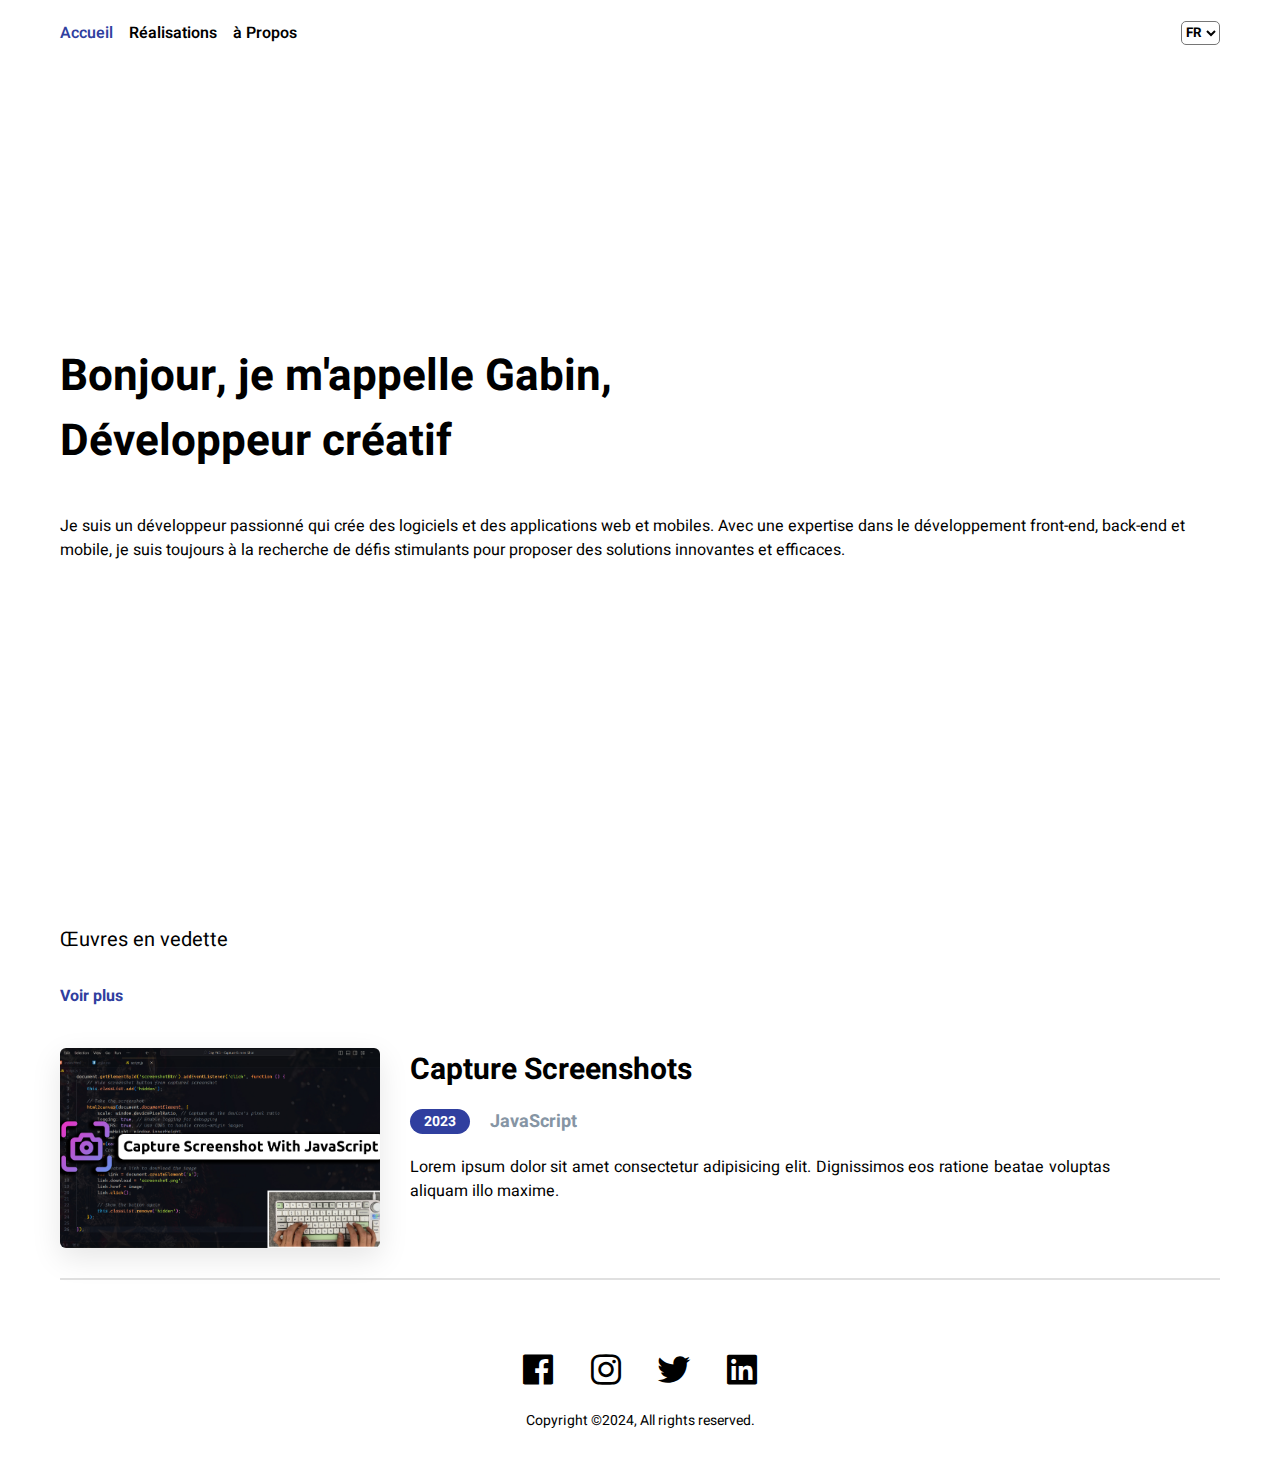
==== index.html @ c6e30dd6 "added translate messages on all pages (not finish)" ====
<!DOCTYPE html>
<html lang="en">

<head>
    <meta charset="UTF-8">
    <meta name="viewport" content="width=device-width, initial-scale=1.0">
    <link href='https://unpkg.com/boxicons@2.1.4/css/boxicons.min.css' rel='stylesheet'>
    <link rel="stylesheet" href="style.css">
    <script src="./lang/messages.js" type="module"></script>
    <script src="utils.js" type="module"></script>
    <title>Personal Portfolio</title>
</head>

<body>
    <nav>
        <div class="nav-links">
            <a id="home" class="selected" href="index.html"></a>
            <a id="works" href="works.html"></a>
            <a id="about" href="about.html"></a>
        </div>
        <div>
            <select class="selector" id="lang">
                <option value="en">en</option>
                <option value="fr" selected>fr</option>
            </select>
        </div>
    </nav>

    <div class="main">
        <div class="info">
            <h1 id="title"></h1>
            <p id="description"></p>
        </div>  
    </div>


    <div class="separator">
        <h4 id="fw"></h4>
        <a id="view" class="color-b" href="works.html"></a>
    </div>
    
    <div class="featured">
        <div class="item">
            <img src="assets/item-1.jpg">
            <div class="details">
                <h3>Capture Screenshots</h3>
                <div class="item-info">
                    <div class="year-badge">2023</div>
                    <h4>JavaScript</h4>
                </div>
                <p>Lorem ipsum dolor sit amet consectetur adipisicing elit. Dignissimos eos ratione beatae voluptas
                    aliquam illo maxime.</p>
            </div>
        </div>
        
    </div>
    <footer>
        <div class="socials">
            <i class='bx bxl-facebook-square'></i>
            <i class='bx bxl-instagram'></i>
            <i class='bx bxl-twitter'></i>
            <i class='bx bxl-linkedin-square'></i>
        </div>
        <p>Copyright ©2024, All rights reserved.</p>
    </footer>
</body>

</html>
---- style.css ----
@import url('https://fonts.googleapis.com/css2?family=Heebo:wght@300;400;500;600;700;800&display=swap');

*{
    margin: 0;
    padding: 0;
    box-sizing: border-box;
    font-family: 'Heebo', sans-serif;
}

a{
    text-decoration: none;
    color: #000;
}

img{
    object-fit: cover;
    object-position: top;
    box-shadow: 0 10px 30px rgba(0, 0, 0, 0.1);
}

nav{
    padding: 20px 148px;
    background-color: #fff;
    display: flex;
    align-items: center;
    justify-content: space-between;
    font-weight: 600;
}

nav .logo a{
    font-size: 15px;
    color: #3e3e3e;
    font-weight: bold;
}

nav .nav-links{
    display: flex;
    gap: 16px;
}

nav .nav-links a{
    transition: color 0.3s ease;
}

nav .nav-links a:hover,
nav .nav-links a.selected{
    color: #303f9f;
}

.main {
    padding: 0 148px;
    display: flex;
    align-items: center;
    justify-content: space-between;
    gap: 50px;
    height: calc(100vh - 80px);
}

.main .info h1{
    font-size: 44px;
    margin-bottom: 40px;
}

.main .info p{
    font-size: 16px;
    margin-bottom: 45px;
    width: 100%;
}

.main .info button,
.content .post-list  .buttons button{
    padding: 10px 30px;
    background: #303f9f;
    border: none;
    color: #fff;
    font-size: 16px;
    border-radius: 12px;
    cursor: pointer;
    transition: background 0.3s ease;
}

.main .info button:hover,
.content .post-list  .buttons button:hover{
    background: #1a237e;
}

.main img{
    width: 400px;
    height: 400px;
    border-radius: 140px;
}

.recent{
    padding: 60px 148px;
    background-color: #dbedf2;
}

.recent .header{
    display: flex;
    align-items: center;
    justify-content: space-between;
    margin-bottom: 30px;
}

.recent .header h4,
.separator h4{
    font-size: 20px;
    font-weight: 400;
}

.recent .header a{
    color: #303f9f;
}

.color-b{
    color: #303f9f;
    font-weight: bold;
}

.recent {
    display: flex;
    justify-content: center;
    gap: 20px;
}

.recent  {
    background-color: #fff;
    padding: 24px;
    width: 460px;
}

.recent   h3,
.content .post-list  h3{
    font-size: 26px;
    margin-bottom: 18px;
}

.recent   .info,
.content .post-list  .info{
    display: flex;
    gap: 10px;
    margin-bottom: 10px;
}

.recent   .info h5,
.content .post-list  h5{
    font-size: 18px;
    font-weight: 400;
}

.recent   p{
    width: 400px;
}

.separator{
    padding: 40px 148px 0;
}

.separator h4{
    margin-bottom: 30px;
}

.featured{
    padding: 40px 290px 0;
}

.featured .item,
.works-list .item{
    display: flex;
    gap: 30px;
    margin-bottom: 30px;
    padding-bottom: 30px;
    border-bottom: 2px solid #e0e0e0;
}

.separator-elem{
    display: flex;
    justify-content: center;
    border: 2px solid #e0e0e0;
    border-radius: 5px;
    margin: 0 auto;
    width: 35%; 
}

.cv-img{
    display: flex;
    justify-content: center;
    margin: 0 auto;
    width: 50%; 
    object-fit: cover;
}

.selector{
    border-radius: 5px;
    text-transform: uppercase;
    background-color: transparent;
    font-weight: bold;
}

.selector:hover{
    cursor: pointer;
}

.featured .item img,
.works-list .item img{
    width: 320px;
    height: 200px;
    border-radius: 6px;
}

.featured .item .details h3,
.works-list .item h3{
    font-size: 30px;
    margin-bottom: 16px;
}

.featured .item .details .item-info,
.works-list .item .details .item-info{
    display: flex;
    align-items: center;
    gap: 20px;
    margin-bottom: 20px;
}

.featured .item .details .item-info .year-badge,
.works-list .item .details .item-info .year-badge,
.content .work-info .year-badge{
    background-color: #303f9f;
    padding: 2px 14px;
    color: #fff;
    border-radius: 16px;
    font-size: 14px;
    font-weight: bold;
}

.featured .item .details .item-info h4,
.works-list .item .details .item-info h4{
    color: #8695a4;
    font-size: 18px;
}

.featured .item .details p,
.works-list .item .details p{
    width: 700px;
    text-align: justify;
}

footer{
    padding: 40px 0;
    display: flex;
    flex-direction: column;
    align-items: center;
}

footer .socials{
    display: flex;
    align-items: center;
    gap: 28px;
    margin-bottom: 20px;
}

footer .socials i{
    font-size: 40px;
    cursor: pointer;
    transition: color 0.3s ease;
}

footer .socials i:hover{
    color: #303f9f;
}

footer p{
    font-size: 14px;
}

.page-title{
    padding: 80px 234px 20px;
    width: 100%;
}

.content{
    padding: 30px 148px 60px;
    display: flex;
    flex-direction: column;
    align-items: center;
}

.content .work-info{
    display: flex;
    align-items: center;
    justify-content: flex-start;
    gap: 20px;
    width: 970px;
}

.content .work-info .category{
    color: #8695a4;
    font-size: 18px;
}

.content>p{
    width: 970px;
    font-size: 15px;
    margin: 20px 0;
}

.content>img{
    width: 970px;
    margin: 30px 0;
    border-radius: 20px;
}

.content>h1,
.content>h2,
.content>h3{
    width: 970px;
}

.content .post-list{
    display: flex;
    flex-direction: column;
    gap: 20px;
}

.content .post-list {
    background-color: #dbedf2;
    padding: 24px;
    width: 960px;
    border-radius: 10px;
}

.content .post-list  .buttons{
    margin-top: 30px;
    display: flex;
    align-items: center;
    justify-content: flex-end;
    gap: 10px;
}

.content .post-list  .buttons button{
    font-size: 14px;
    padding: 6px 20px;
}

.content .post-list  .buttons i{
    font-size: 22px;
    cursor: pointer;
    transition: color 0.3s ease;
}

.content .post-list .buttons i:hover{
    color: #303f9f;
}

.content .container{
    background-color: #dbedf2;
    padding: 30px;
    display: flex;
    align-items: center;
    gap: 30px;
    width: 970px;
    border-radius: 20px;
}

.content .container img{
    width: 300px;
    height: 300px;
    border-radius: 20px;
}

.content .container h2{
    margin-bottom: 20px;
    font-size: 30px;
}

.content .container .about>p{
    text-align: justify;
}

.content .container .about .email{
    font-weight: bold;
    margin-top: 30px;
    font-size: 14px;
}

@media screen and (max-width: 1400px) {
    
    nav{
        padding: 20px 60px;
    }

    .main{
        padding: 0 60px;
    }

    .recent{
        padding: 60px;
    }

    .featured,
    .separator{
        padding: 40px 60px 0;
    }

    .page-title{
        padding: 80px 60px 20px;
    }

}

@media screen and (max-width: 1200px) {
    
    nav{
        padding: 20px 40px;
    }

    .main{
        padding: 0 40px;
    }

    .main img{
        width: 340px;
        height: 340px;
    }

    .recent{
        padding: 40px;
    }

    .featured,
    .separator{
        padding: 40px 40px 0;
    }

    .featured .item .details p,
    .works-list .item .details p{
        width: 100%;
    }

    .page-title{
        padding: 80px 40px 20px;
    }

    .content .work-info,
    .content>p,
    .content>img,
    .content>h1,
    .content>h2,
    .content>h3,
    .content .post-list ,
    .content .container{
        width: 100%;
    }

    .content .container img{
        width: 250px;
        height: 250px;
    }

    .content .container h2{
        font-size: 24px;
        margin-bottom: 10px;
    }

    .content .container .about>p{
        font-size: 14px;
    }

}

@media screen and (max-width: 992px) {
    .cv-img{
        width: 75%
    }

    nav{
        padding: 20px;
    }

    .main{
        padding: 0 20px;
    }

    .main img{
        width: 300px;
        height: 300px;
    }

    .main .info h1{
        font-size: 34px;
    }

    .main .info p{
        font-size: 15px;
    }

    .main .info button{
        font-size: 15px;
        padding: 8px 22px;
    }

    .recent{
        padding: 40px 20px;
    }

    .recent  {
        width: 100%;
    }

    .recent   h3,
    .content .post-list  h3{
        font-size: 20px;
    }

    .recent   .info h5,
    .content .post-list  .info h5{
        font-size: 14px;
    }

    .recent   p{
        width: 100%;
        font-size: 14px;
    }

    .featured,
    .separator{
        padding: 40px 20px 0;
    }

    .featured .item,
    .works-list .item{
        flex-direction: column;
        padding: 0 20px 30px;
    }

    .featured .item img,
    .works-list .item img{
        width: 100%;
        height: auto;
    }

    .featured .item .details h3,
    .works-list .details .item h3{
        font-size: 24px;
        margin-bottom: 12px;
    }

    .featured .item .details .item-info .year-badge,
    .works-list .item .details .item-info .year-badge{
        font-size: 12px;
    }

    .featured .item .details .item-info h4,
    .works-list .item .details .item-info h4{
        font-size: 15px;
    }

    .featured .item .details p,
    .works-list .item .details p{
        font-size: 14px;
    }

    .content{
        padding: 30px 20px 60px;
    }

    .content .container h2{
        font-size: 20px;
    }

    .content .container .about>p{
        font-size: 13px;
    }

}

@media screen and (max-width: 768px) {
    .cv-img{
        width: 100%
    }
    
    nav{
        justify-content: center;
    }

    nav .logo{
        display: none;
    }

    .main{
        flex-direction: column;
        justify-content: space-around;
        margin: 40px 0;
        height: auto;
    }

    .main .info h1{
        font-size: 30px;
        margin-bottom: 16px;
    }

    .main .info p{
        margin-bottom: 16px;
    }

    .main .info button{
        padding: 6px 20px;
        font-size: 13px;
    }

    .main img{
        margin-top: 20px;
        width: 100%;
        height: auto;
        border-radius: 50px;
    }

    .recent ,
    .content .container{
        flex-direction: column;
    }

    .content .container img{
        width: 100%;
        height: auto;
    }

}
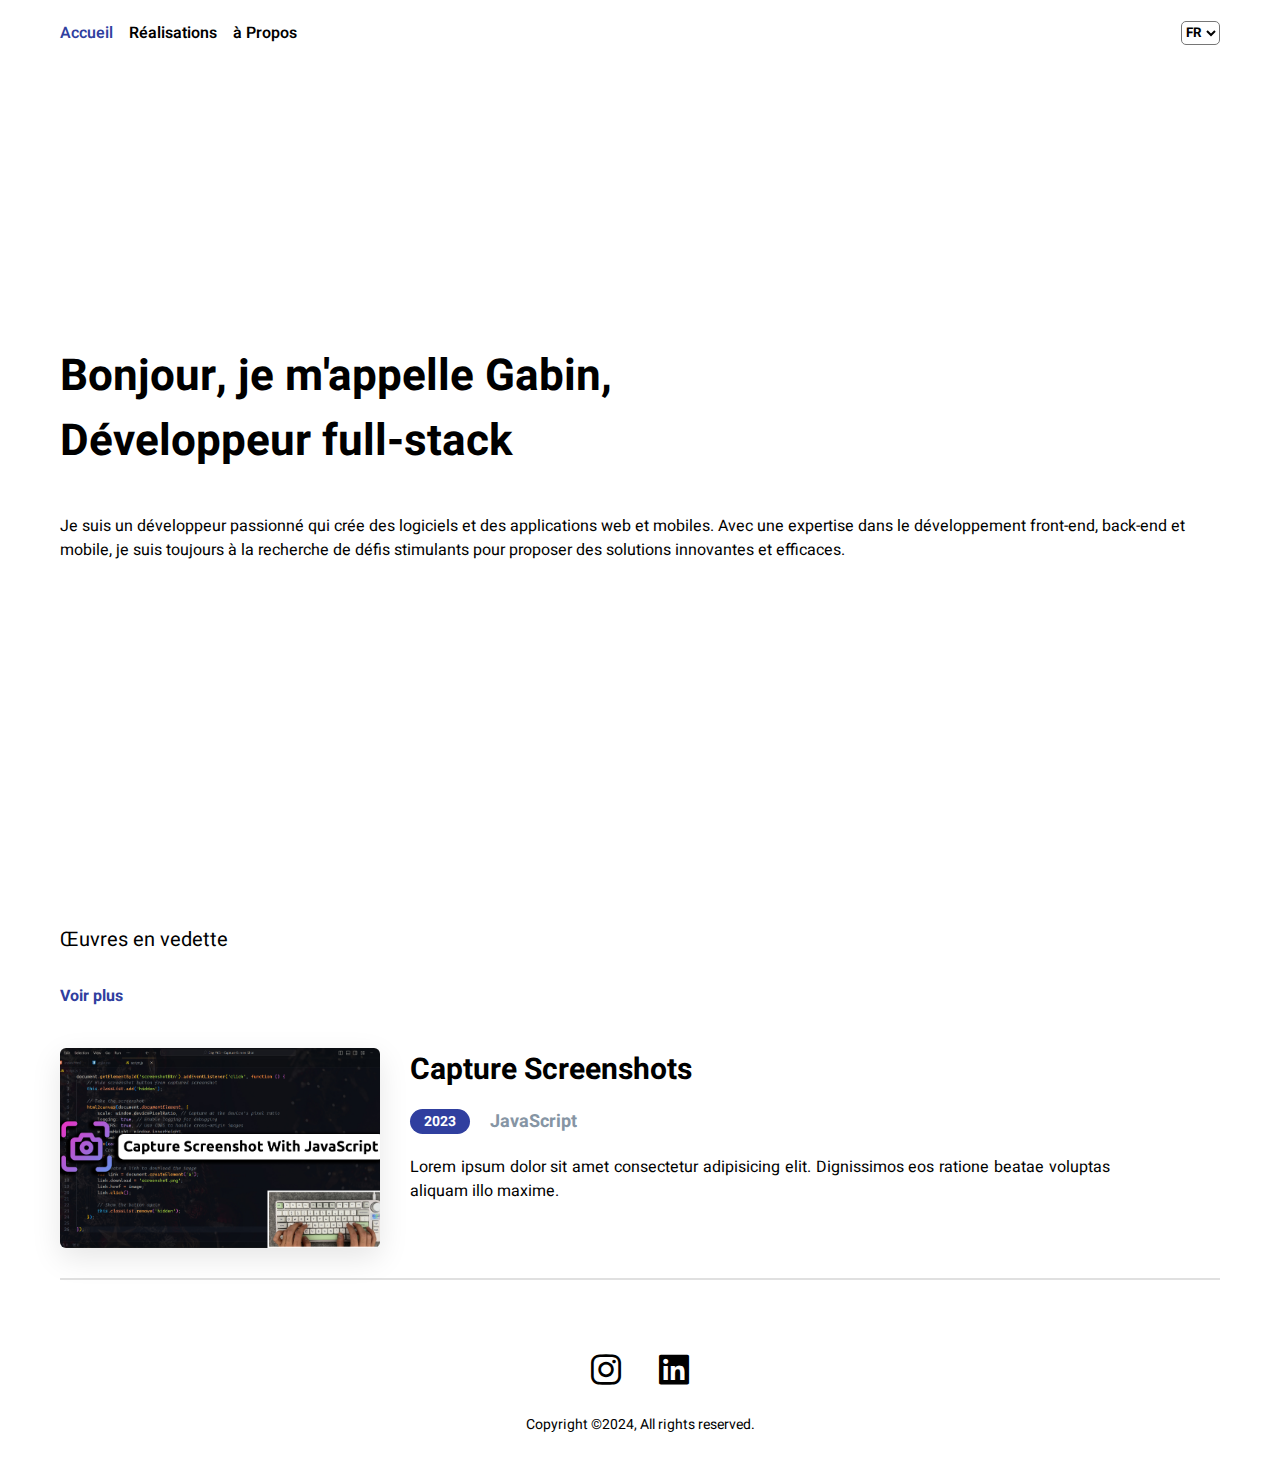
==== commit d8ef468c: "update socials" ====
--- a/index.html
+++ b/index.html
@@ -56,10 +56,8 @@
     </div>
     <footer>
         <div class="socials">
-            <i class='bx bxl-facebook-square'></i>
-            <i class='bx bxl-instagram'></i>
-            <i class='bx bxl-twitter'></i>
-            <i class='bx bxl-linkedin-square'></i>
+            <a href="https://www.instagram.com/gabin_jld/" target="_blank"><i class='bx bxl-instagram'></i></a>
+            <a href="https://www.linkedin.com/in/gabin-juillard-7815632ba/" target="_blank"><i class='bx bxl-linkedin-square'></i></a>          
         </div>
         <p>Copyright ©2024, All rights reserved.</p>
     </footer>
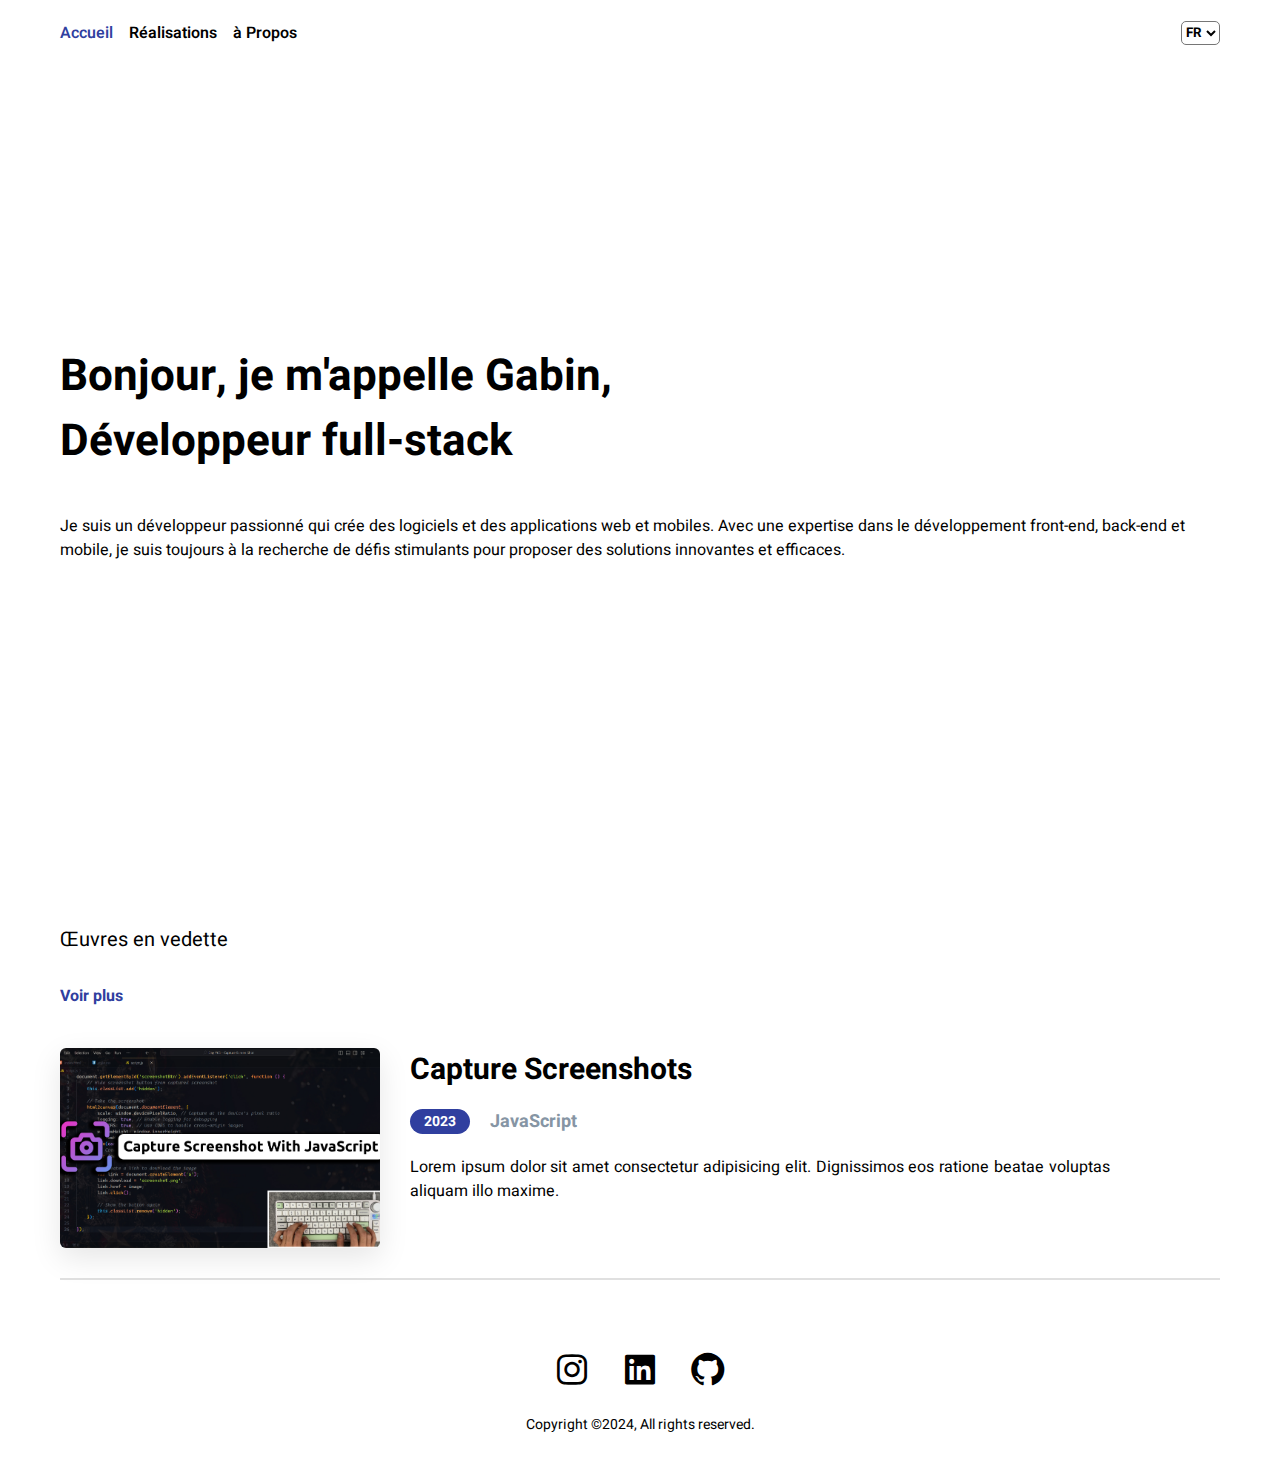
==== commit e7ebdb45: "added new social" ====
--- a/index.html
+++ b/index.html
@@ -58,6 +58,7 @@
         <div class="socials">
             <a href="https://www.instagram.com/gabin_jld/" target="_blank"><i class='bx bxl-instagram'></i></a>
             <a href="https://www.linkedin.com/in/gabin-juillard-7815632ba/" target="_blank"><i class='bx bxl-linkedin-square'></i></a>          
+            <a href="https://github.com/RyukaTV/" target="_blank"><i class="bx bxl-github"></i></a>
         </div>
         <p>Copyright ©2024, All rights reserved.</p>
     </footer>
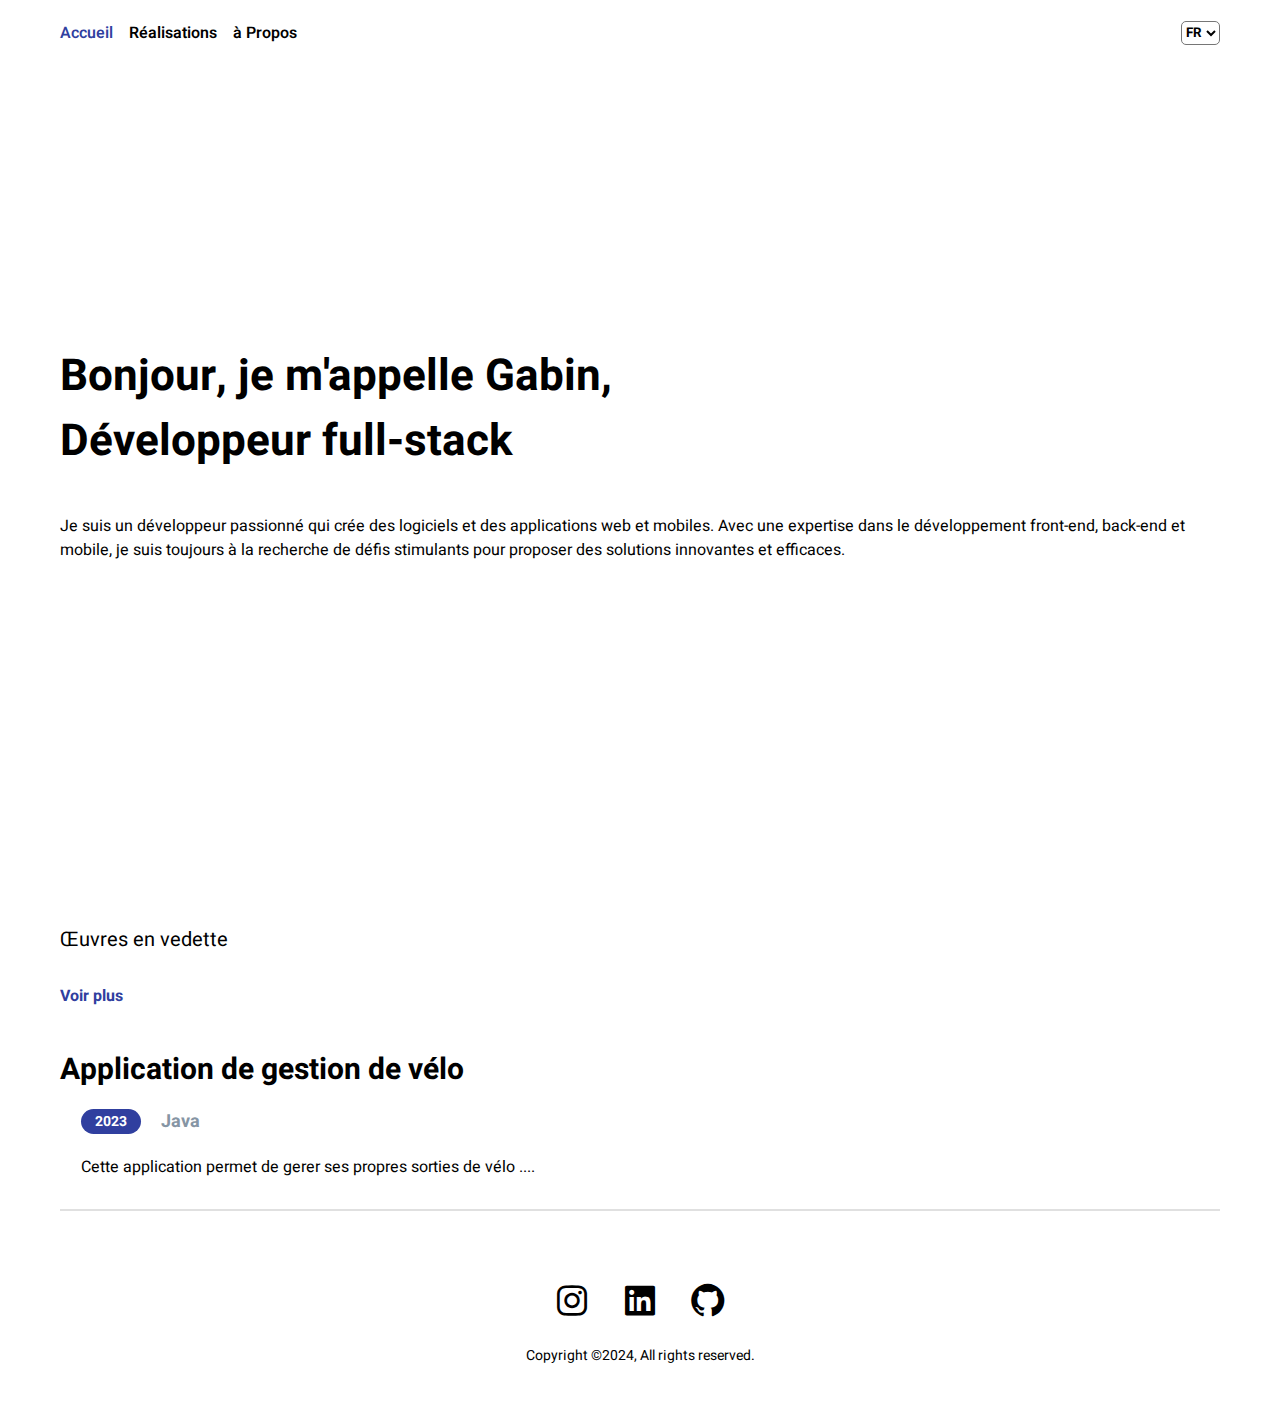
==== commit a81ca8d9: "added some works" ====
--- a/index.html
+++ b/index.html
@@ -41,15 +41,15 @@
     
     <div class="featured">
         <div class="item">
-            <img src="assets/item-1.jpg">
-            <div class="details">
-                <h3>Capture Screenshots</h3>
-                <div class="item-info">
-                    <div class="year-badge">2023</div>
-                    <h4>JavaScript</h4>
+            <div class="details"> 
+                <h3>Application de gestion de vélo</h3> 
+                <div class="ml">                  
+                    <div class="item-info">
+                        <div class="year-badge">2023</div>
+                        <h4>Java</h4>
+                    </div>
+                    <p>Cette application permet de gerer ses propres sorties de vélo ....</p>
                 </div>
-                <p>Lorem ipsum dolor sit amet consectetur adipisicing elit. Dignissimos eos ratione beatae voluptas
-                    aliquam illo maxime.</p>
             </div>
         </div>
         
--- a/style.css
+++ b/style.css
@@ -90,6 +90,10 @@
     border-radius: 140px;
 }
 
+.ml{
+    margin-left: 3%;
+}
+
 .recent{
     padding: 60px 148px;
     background-color: #dbedf2;
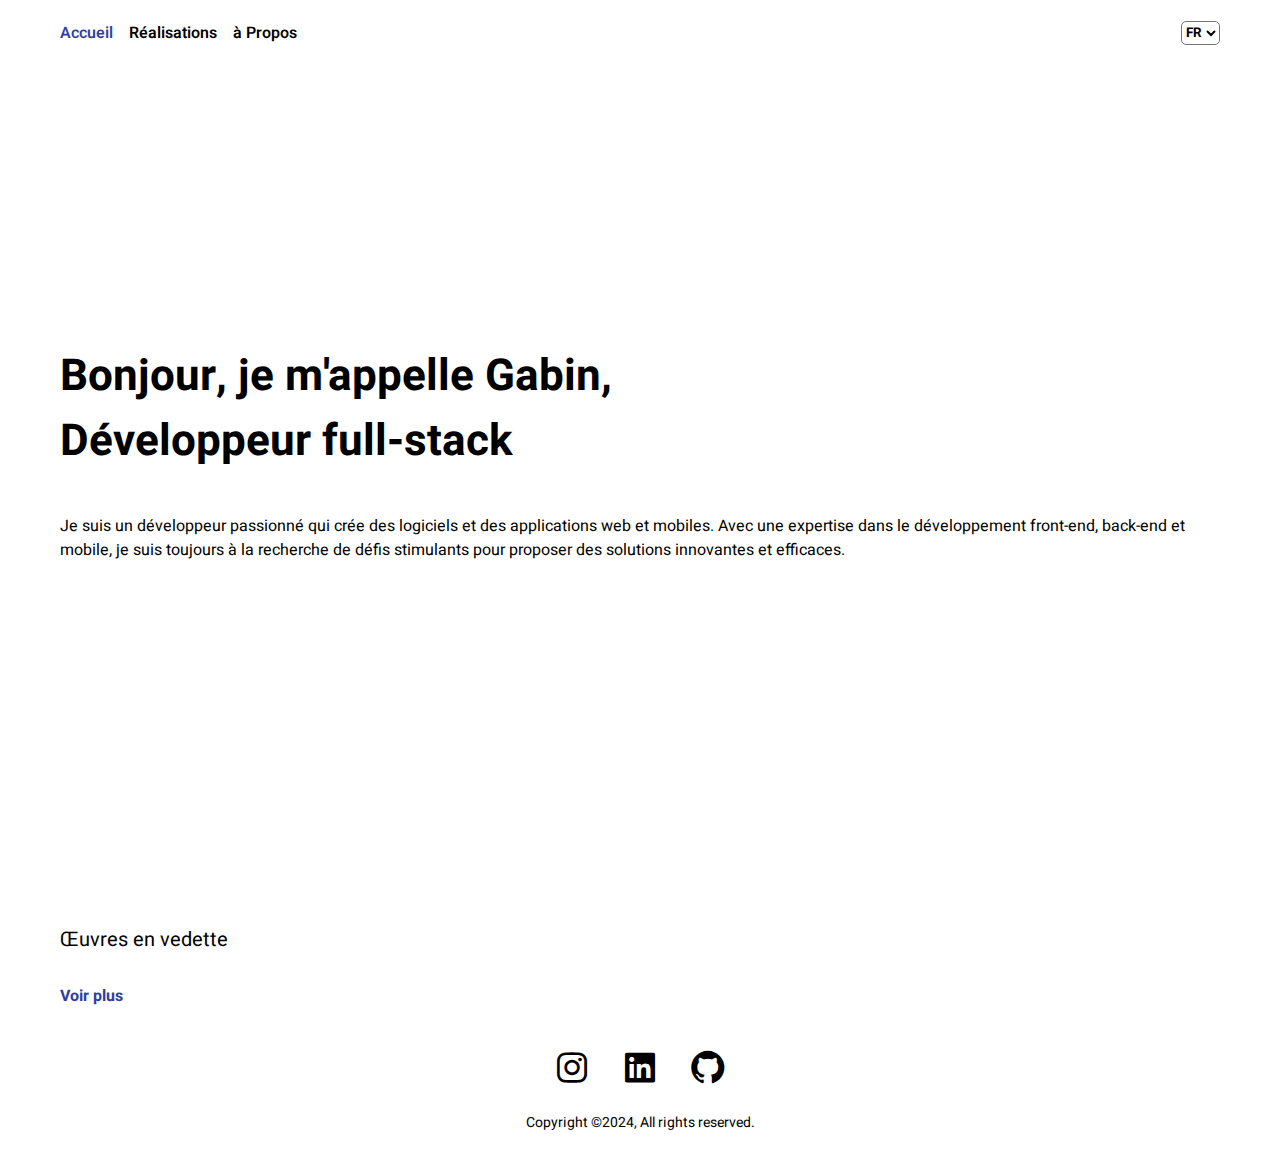
==== commit ffe037dc: "remove works" ====
--- a/index.html
+++ b/index.html
@@ -39,7 +39,7 @@
         <a id="view" class="color-b" href="works.html"></a>
     </div>
     
-    <div class="featured">
+    <!--<div class="featured">
         <div class="item">
             <div class="details"> 
                 <h3>Application de gestion de vélo</h3> 
@@ -51,7 +51,7 @@
                     <p>Cette application permet de gerer ses propres sorties de vélo ....</p>
                 </div>
             </div>
-        </div>
+        </div>-->
         
     </div>
     <footer>
--- a/style.css
+++ b/style.css
@@ -168,6 +168,10 @@
     padding: 40px 290px 0;
 }
 
+.dwlpdf:hover{
+    color: #303f9f;
+}
+
 .featured .item,
 .works-list .item{
     display: flex;
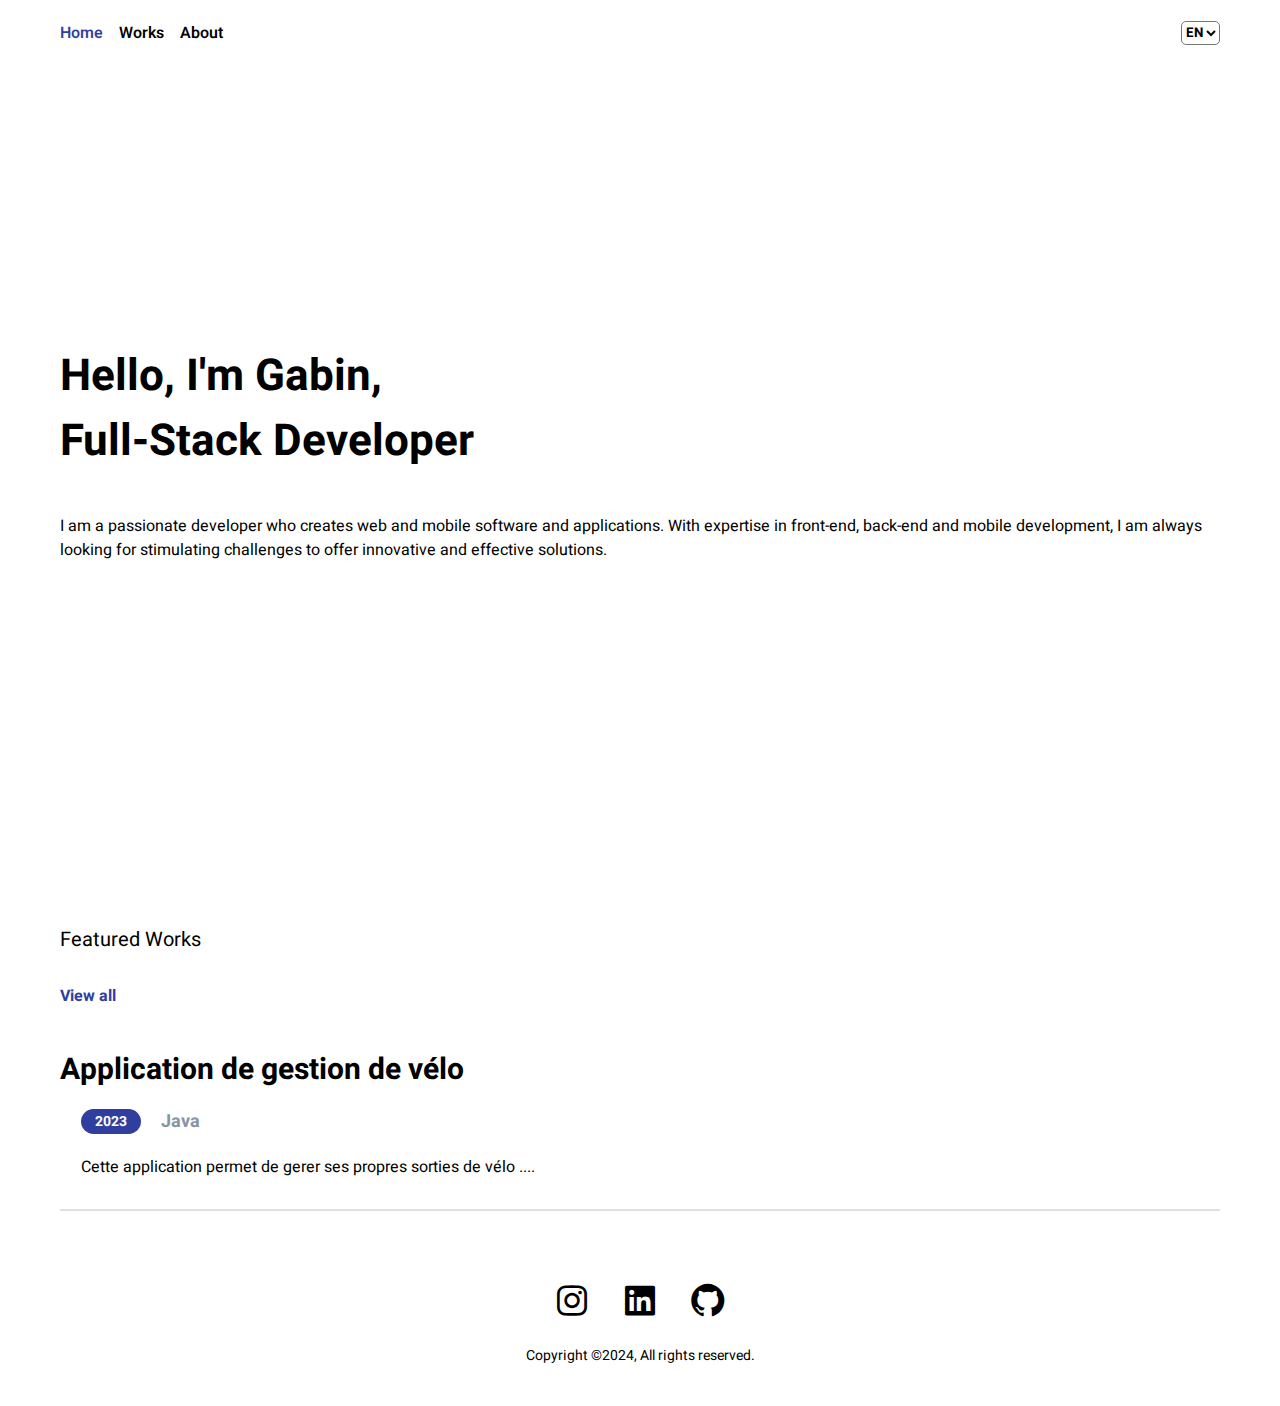
==== commit 6cbd82ab: "updated internationalization messages" ====
--- a/index.html
+++ b/index.html
@@ -8,7 +8,7 @@
     <link rel="stylesheet" href="style.css">
     <script src="./lang/messages.js" type="module"></script>
     <script src="utils.js" type="module"></script>
-    <title>Personal Portfolio</title>
+    <title id="indextitle"></title>
 </head>
 
 <body>
@@ -39,7 +39,7 @@
         <a id="view" class="color-b" href="works.html"></a>
     </div>
     
-    <!--<div class="featured">
+    <div class="featured">
         <div class="item">
             <div class="details"> 
                 <h3>Application de gestion de vélo</h3> 
@@ -51,7 +51,7 @@
                     <p>Cette application permet de gerer ses propres sorties de vélo ....</p>
                 </div>
             </div>
-        </div>-->
+        </div>
         
     </div>
     <footer>
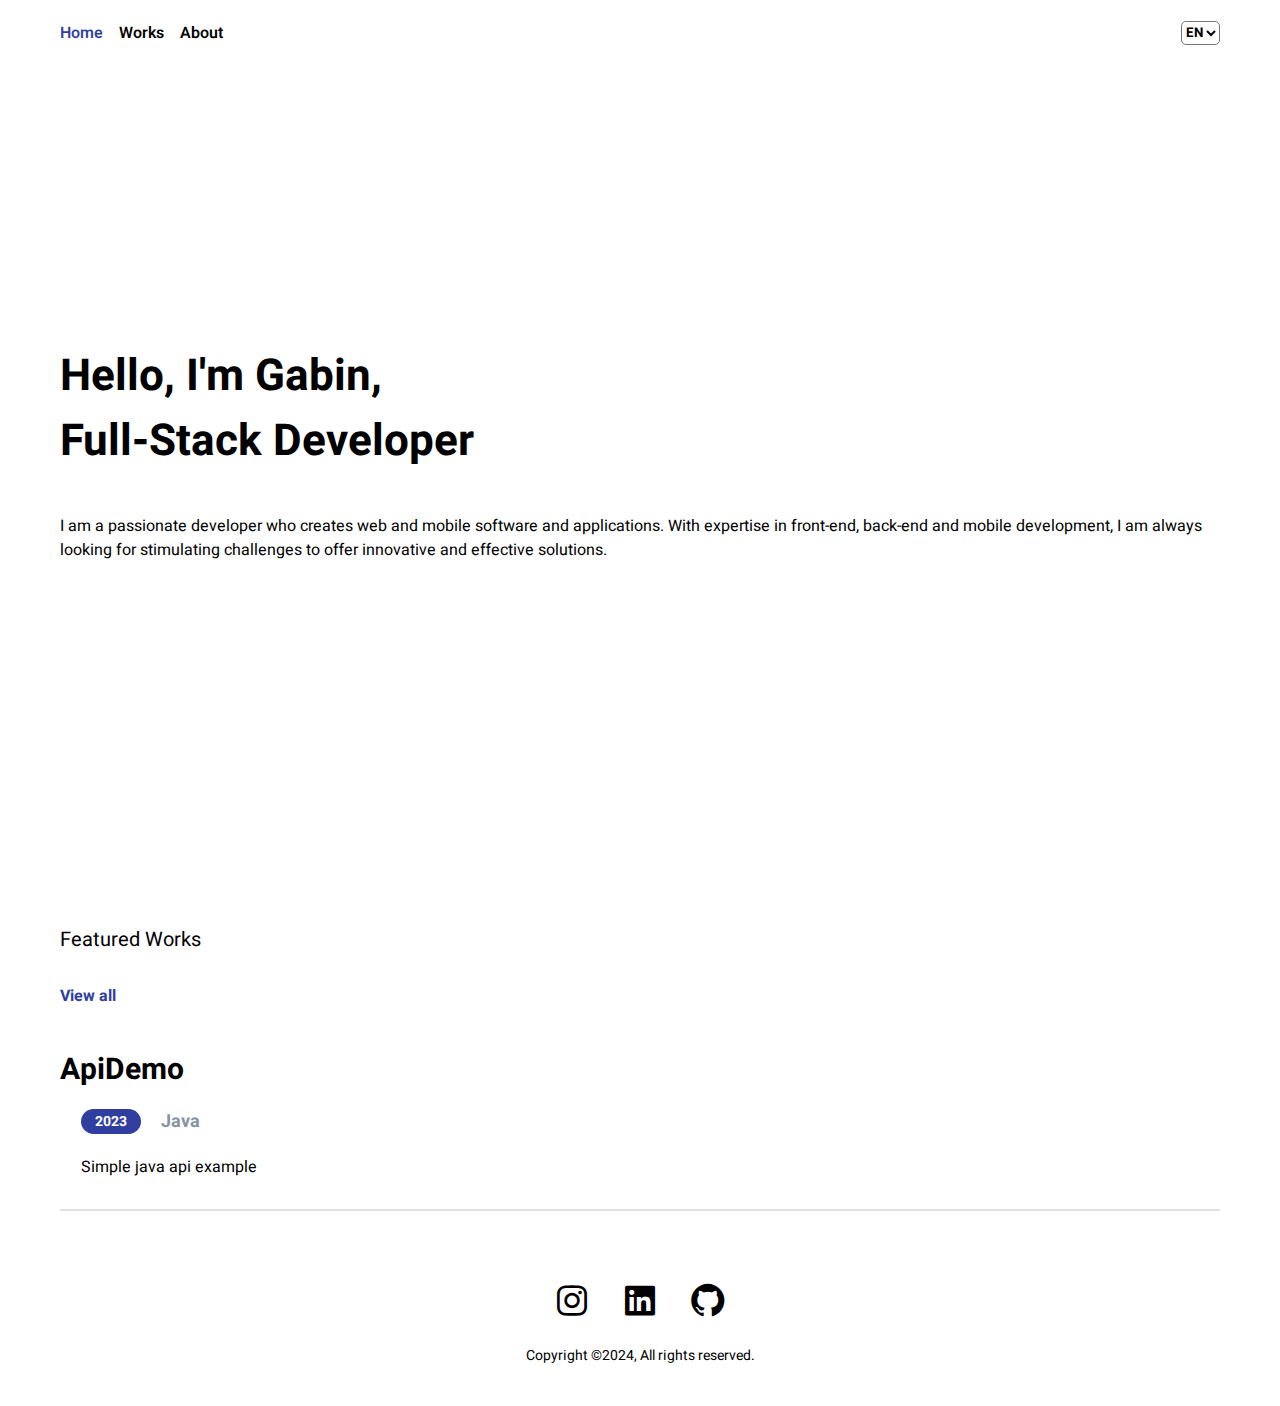
==== commit 1df2a448: "updated works and featured works" ====
--- a/index.html
+++ b/index.html
@@ -21,7 +21,7 @@
         <div>
             <select class="selector" id="lang">
                 <option value="en">en</option>
-                <option value="fr" selected>fr</option>
+                <option value="fr">fr</option>
             </select>
         </div>
     </nav>
@@ -42,13 +42,13 @@
     <div class="featured">
         <div class="item">
             <div class="details"> 
-                <h3>Application de gestion de vélo</h3> 
+                <h3><a href="https://github.com/RyukaTV/ApiDemo" target="_blank">ApiDemo</a></h3> 
                 <div class="ml">                  
                     <div class="item-info">
                         <div class="year-badge">2023</div>
                         <h4>Java</h4>
                     </div>
-                    <p>Cette application permet de gerer ses propres sorties de vélo ....</p>
+                    <p id="apidesc"></p>
                 </div>
             </div>
         </div>
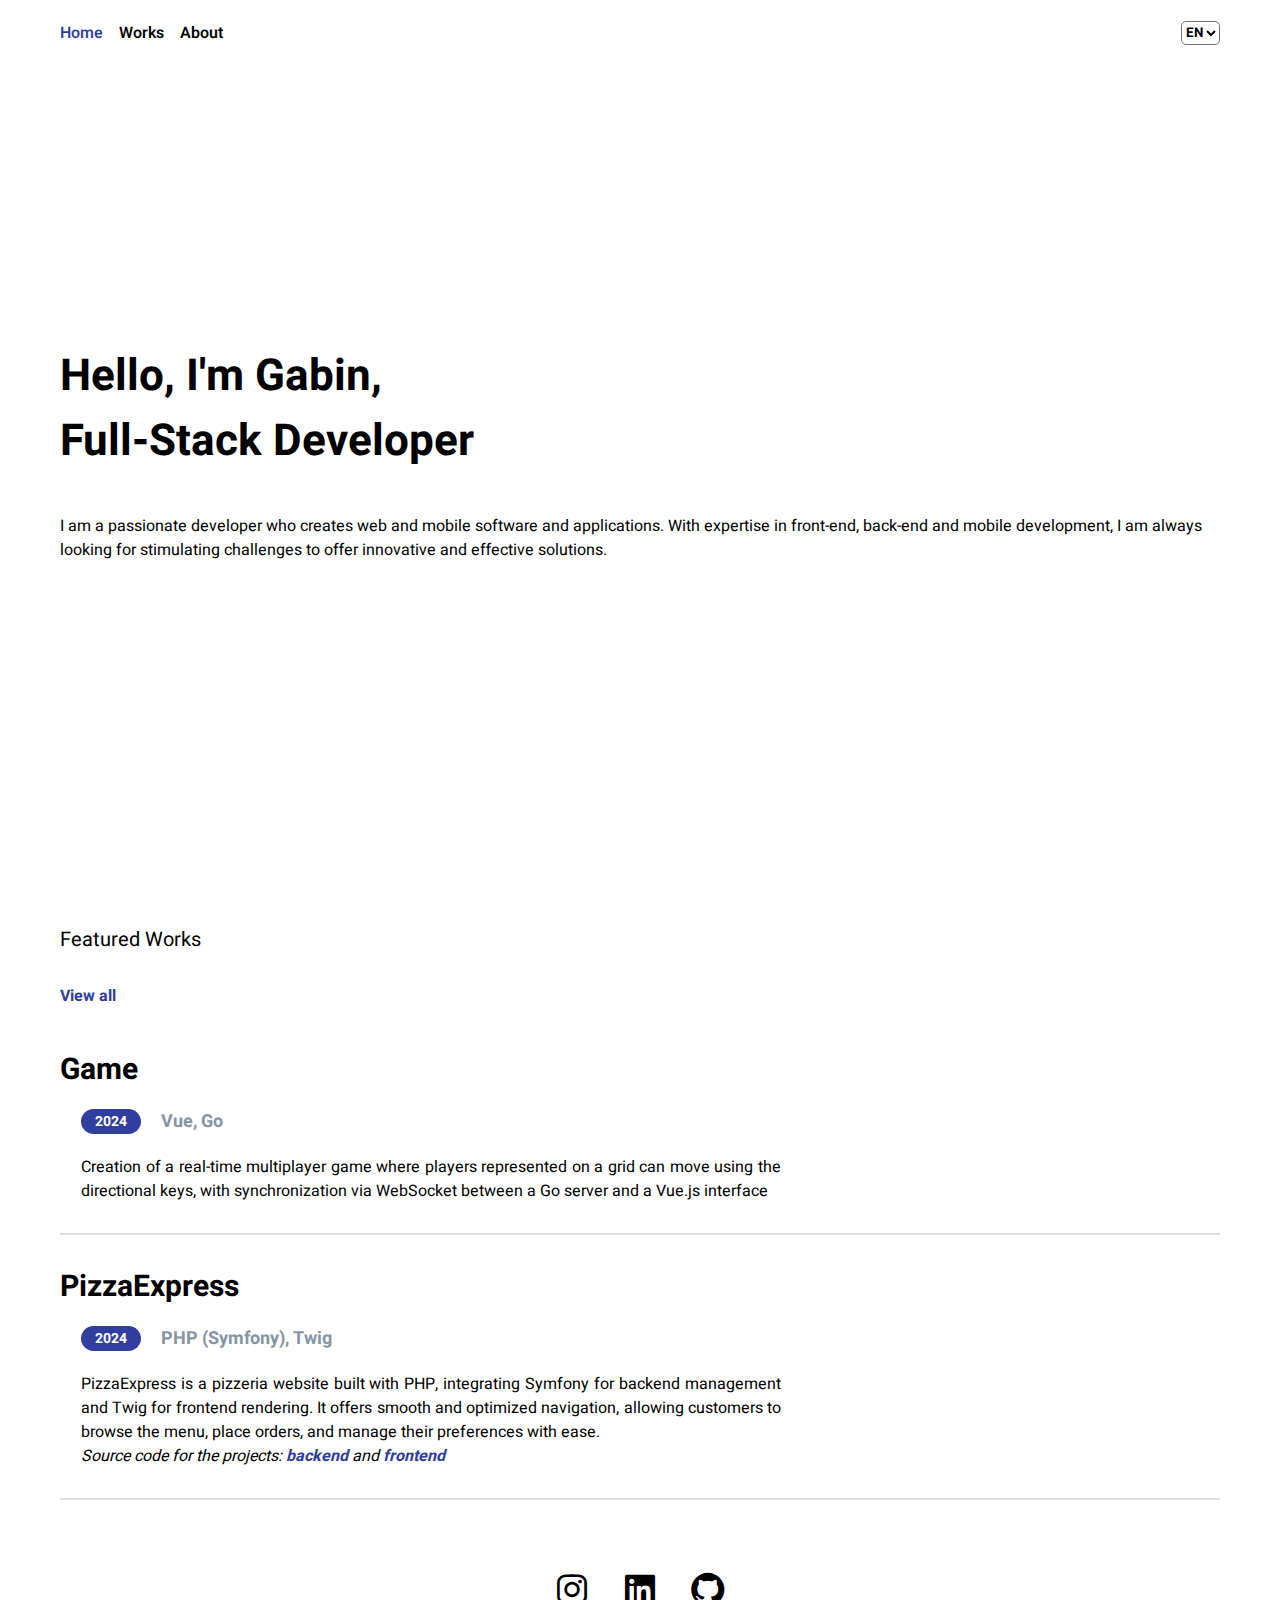
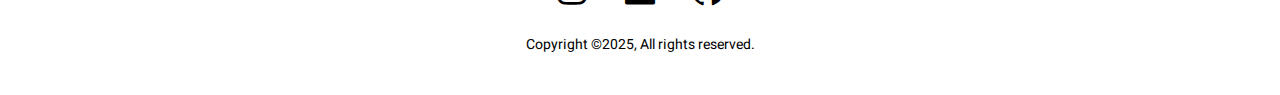
==== commit 38a26942: "updated featured works" ====
--- a/index.html
+++ b/index.html
@@ -40,15 +40,28 @@
     </div>
     
     <div class="featured">
+        <div class="item">         
+            <div class="details">
+                <h3><a href="https://github.com/RyukaTV/Game" target="_blank">Game</a></h3>
+                <div class="ml">
+                    <div class="item-info">
+                        <div class="year-badge">2024</div>
+                        <h4>Vue, Go</h4>
+                    </div>
+                    <p id="featuredGame"></p>
+                </div>
+            </div>
+        </div>
+        
         <div class="item">
-            <div class="details"> 
-                <h3><a href="https://github.com/RyukaTV/ApiDemo" target="_blank">ApiDemo</a></h3> 
-                <div class="ml">                  
+            <div class="details">
+                <h3>PizzaExpress</h3>
+                <div class="ml">
                     <div class="item-info">
-                        <div class="year-badge">2023</div>
-                        <h4>Java</h4>
+                        <div class="year-badge">2024</div>
+                        <h4>PHP (Symfony), Twig</h4>
                     </div>
-                    <p id="apidesc"></p>
+                    <p id="featuredPizza"></p>
                 </div>
             </div>
         </div>
@@ -60,7 +73,7 @@
             <a href="https://www.linkedin.com/in/gabin-juillard-7815632ba/" target="_blank"><i class='bx bxl-linkedin-square'></i></a>          
             <a href="https://github.com/RyukaTV/" target="_blank"><i class="bx bxl-github"></i></a>
         </div>
-        <p>Copyright ©2024, All rights reserved.</p>
+        <p>Copyright ©2025, All rights reserved.</p>
     </footer>
 </body>
 
--- a/style.css
+++ b/style.css
@@ -586,10 +586,6 @@
     .cv-img{
         width: 100%
     }
-    
-    nav{
-        justify-content: center;
-    }
 
     nav .logo{
         display: none;
